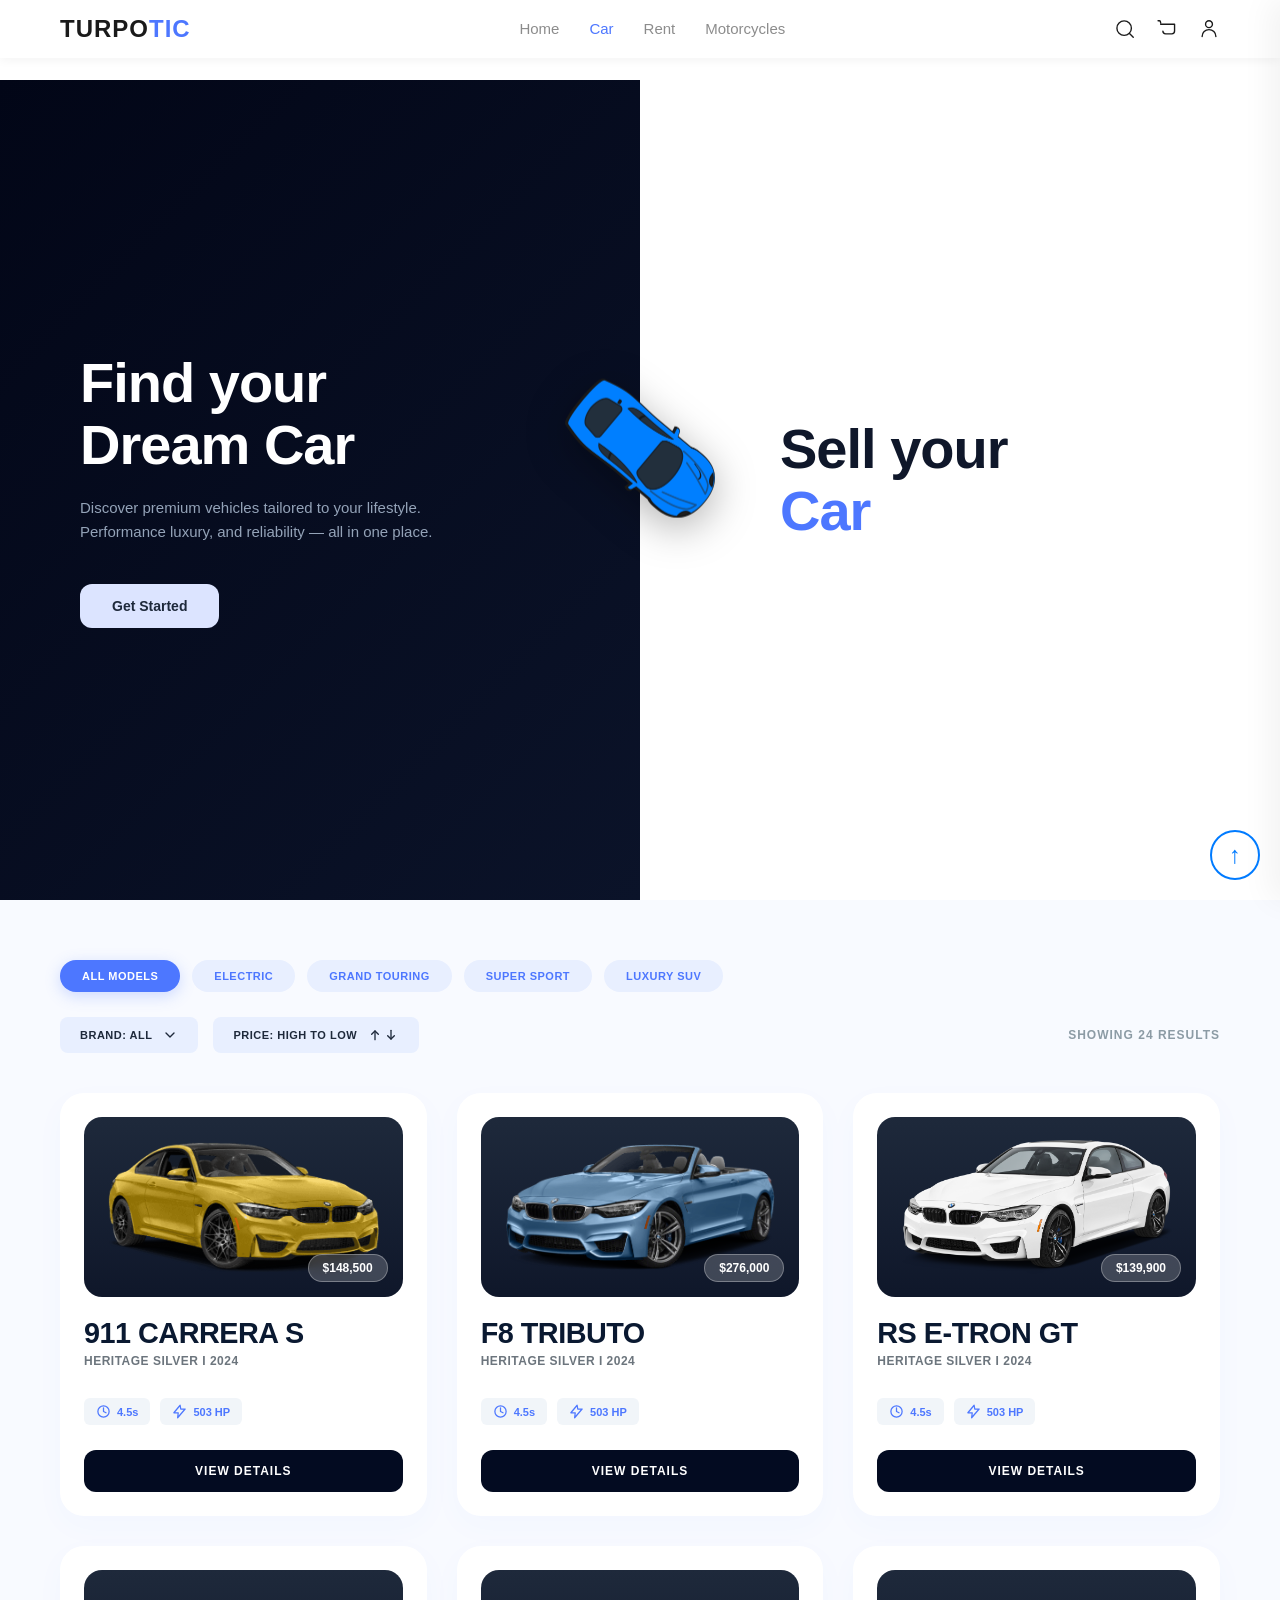
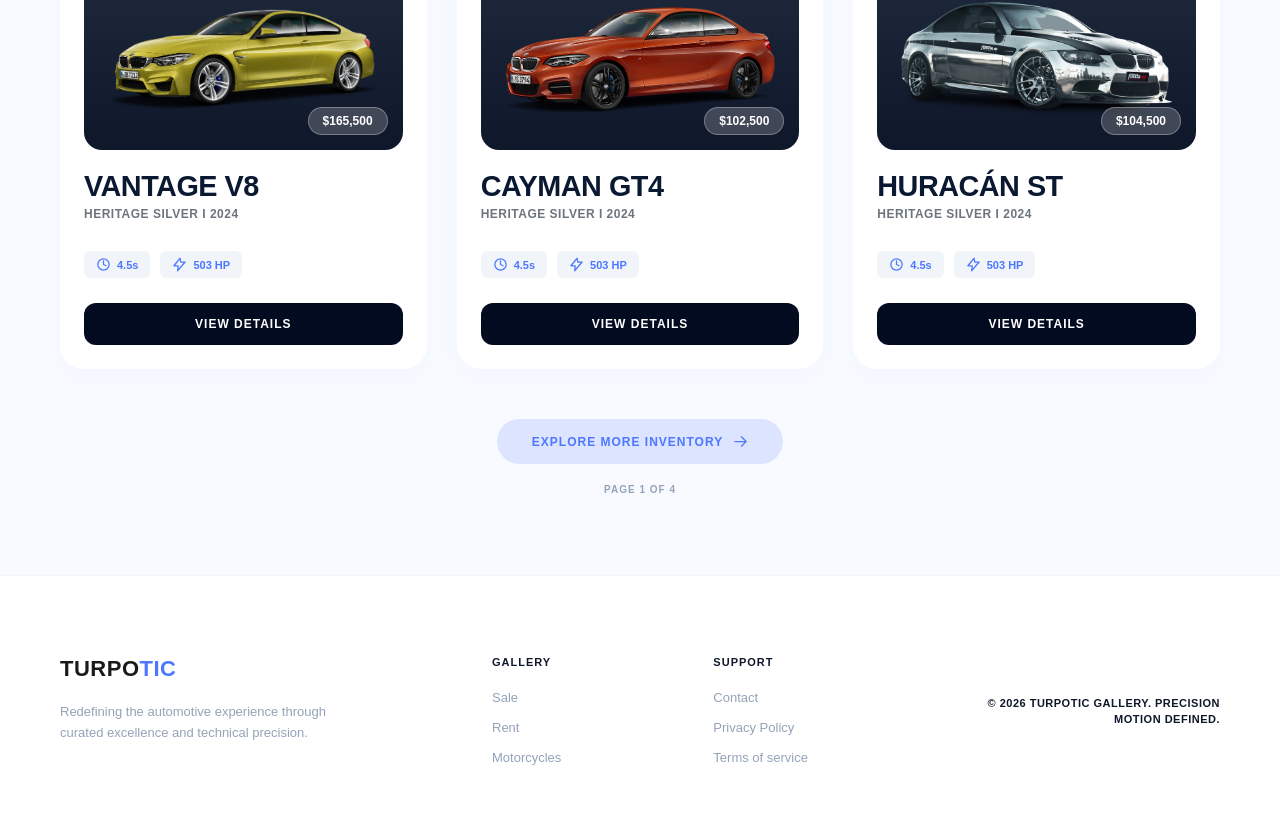
==== car.html @ 3510b77d "turpoticProject" ====
<!DOCTYPE html>
<html>

<head>
  <meta charset="UTF-8">
  <meta name="viewport" content="width=device-width, initial-scale=1">
   <title>Car - TURPOTIC</title>
 <link rel="stylesheet" href="css/style.css">
</head>

<body>
  <div class="container">
    <nav class="navbar">
    <div class="nav-container">
        <a href="#" class="logo">TURPO<span>TIC</span></a>

        <ul class="nav-links">
            <li><a href="index.html" >Home</a></li>
            <li><a href="car.html" class="active">Car</a></li>
            <li><a href="rent.html">Rent</a></li>
            <li><a href="motorcycles.html">Motorcycles</a></li>
        </ul>
<div class="menu-toggle" id="menuToggle">
    <span></span>
    <span></span>
    <span></span>
</div>
      <div class="nav-icons">
 <div class="search-wrapper">
     <a href="#" class="icon-btn" id="search-trigger">
         <svg xmlns="http://www.w3.org/2000/svg" fill="none" viewBox="0 0 24 24" stroke-width="1.5" stroke="currentColor">
             <path stroke-linecap="round" stroke-linejoin="round" d="m21 21-4.35-4.35m0 0 A7.5 7.5 0 1 0 5.5 5.5 a7.5 7.5 0 0 0 11.15 11.15Z" />
         </svg>
     </a>
     
     <div class="search-dropdown" id="search-dropdown">
         <input type="text" placeholder="Search for cars, brands..." class="search-input">
         <button class="search-submit-btn">
             <svg xmlns="http://www.w3.org/2000/svg" fill="none" viewBox="0 0 24 24" stroke-width="2" stroke="currentColor" width="18" height="18">
                 <path stroke-linecap="round" stroke-linejoin="round" d="M13.5 4.5L21 12m0 0l-7.5 7.5M21 12H3" />
             </svg>
         </button>
     </div>
 </div>
    
    <a href="#" id="cartTrigger"  class="icon-btn">
        <svg xmlns="http://www.w3.org/2000/svg"
        fill="none"
        viewBox="0 0 24 24"
        stroke-width="1.5"
        stroke="currentColor">

            <path stroke-linecap="round"
            stroke-linejoin="round"
            d="M2.25 3h1.386
            c.51 0 .955.343 1.087.836
            l.383 1.437M7.5 14.25
            a3 3 0 0 0 3 3h6.75
            a3 3 0 0 0 3-3V6.75
            H5.106"/>
        </svg>
    </a>
    
    <div class="profile-wrapper">
        <a href="#" class="icon-btn" id="profileTrigger">
            <svg xmlns="http://www.w3.org/2000/svg" fill="none" viewBox="0 0 24 24" stroke-width="1.5" stroke="currentColor">
                <path stroke-linecap="round" stroke-linejoin="round" d="M15.75 6.75a3.75 3.75 0 1 1-7.5 0 3.75 3.75 0 0 1 7.5 0ZM4.5 20.118a7.5 7.5 0 0 1 15 0" />
            </svg>
        </a>
        
        <div class="profile-dropdown" id="profileDropdown">
            <div class="dropdown-user-info">
                <p class="user-name">Maha Abu Syam</p>
                <p class="user-role">Premium Member</p>
            </div>
            
            <hr class="dropdown-divider">
            
            <ul class="dropdown-menu-list">
                
                <li>
                    <a href="#">
                        <span class="menu-icon">
                            <svg xmlns="http://www.w3.org/2000/svg" fill="none" viewBox="0 0 24 24" stroke-width="1.8" stroke="currentColor">
                                <path stroke-linecap="round" stroke-linejoin="round" d="M15.75 6.75a3.75 3.75 0 1 1-7.5 0 3.75 3.75 0 0 1 7.5 0ZM4.5 20.118a7.5 7.5 0 0 1 15 0" />
                            </svg>
                        </span>
                        My Profile
                    </a>
                </li>
                
                <li>
                    <a href="#">
                        <span class="menu-icon">
                            <svg xmlns="http://www.w3.org/2000/svg" fill="none" viewBox="0 0 24 24" stroke-width="1.8" stroke="currentColor">
                                <path stroke-linecap="round" stroke-linejoin="round" d="M9.75 17 3 20.25l1.8-5.4L1.5 10.5l5.55-.15L9.75 5l2.7 5.35 5.55.15-3.3 4.35 1.8 5.4L9.75 17Z" />
                            </svg>
                        </span>
                        My Garage
                    </a>
                </li>
                
                <li>
                    <a href="#">
                        <span class="menu-icon">
                            <svg xmlns="http://www.w3.org/2000/svg" fill="none" viewBox="0 0 24 24" stroke-width="1.8" stroke="currentColor">
                                <path stroke-linecap="round" stroke-linejoin="round" d="M10.5 6h3m-7.364 1.636 2.121-2.122a2 2 0 0 1 2.828 0l.708.708a2 2 0 0 0 2.828 0l.708-.708a2 2 0 0 1 2.828 0l2.122 2.122a2 2 0 0 1 0 2.828l-.708.708a2 2 0 0 0 0 2.828l.708.708a2 2 0 0 1 0 2.828l-2.122 2.122a2 2 0 0 1-2.828 0l-.708-.708a2 2 0 0 0-2.828 0l-.708.708a2 2 0 0 1-2.828 0l-2.121-2.122a2 2 0 0 1 0-2.828l.707-.708a2 2 0 0 0 0-2.828l-.707-.708a2 2 0 0 1 0-2.828Z" />
                                <path stroke-linecap="round" stroke-linejoin="round" d="M12 15.75a3.75 3.75 0 1 0 0-7.5 3.75 3.75 0 0 0 0 7.5Z" />
                            </svg>
                        </span>
                        Settings
                    </a>
                </li>
                
                <hr class="dropdown-divider">
                
                <li>
                    <a href="#" class="logout-link">
                        <span class="menu-icon">
                            <svg xmlns="http://www.w3.org/2000/svg" fill="none" viewBox="0 0 24 24" stroke-width="1.8" stroke="currentColor">
                                <path stroke-linecap="round" stroke-linejoin="round" d="M15.75 9V5.25A2.25 2.25 0 0 0 13.5 3h-6A2.25 2.25 0 0 0 5.25 5.25v13.5A2.25 2.25 0 0 0 7.5 21h6a2.25 2.25 0 0 0 2.25-2.25V15" />
                                <path stroke-linecap="round" stroke-linejoin="round" d="M18 12H9m0 0 3-3m-3 3 3 3" />
                            </svg>
                        </span>
                        Logout
                    </a>
                </li>
                
            </ul>
        </div>
    </div>
    
</div>
    </div>
</nav>
<div class="menu-overlay" id="menuOverlay"></div>

<section class="split-hero-section">
    <div class="split-side left-dark-side">
        <div class="side-content left-content">
            <h1 class="split-title txt-white">Find your <br>Dream Car</h1>
            <p class="split-desc txt-gray">
                Discover premium vehicles tailored to your lifestyle. Performance luxury, and reliability — all in one place.
            </p>
            <a href="#" class="btn-split btn-blue-shadow">Get Started</a>
        </div>
    </div>

    <div class="center-car-wrapper">
        <img src="images/top-car.png" alt="Blue Car Top View" class="floating-car">
    </div>

    <div class="split-side right-light-side">
        <div class="side-content right-content">
            <h2 class="split-title txt-dark">Sell your <br><span>Car</span></h2>
        </div>
    </div>
</section>
<section class="inventory-section">
    <div class="inventory-container">
        
        <div class="filter-wrapper">
            <div class="category-tabs">
                <button class="tab-btn active">ALL MODELS</button>
                <button class="tab-btn">ELECTRIC</button>
                <button class="tab-btn">GRAND TOURING</button>
                <button class="tab-btn">SUPER SPORT</button>
                <button class="tab-btn">LUXURY SUV</button>
            </div>
            
            <div class="filter-controls">
    <div class="dropdown-group">
        
        <div class="custom-dropdown" id="brandDropdown">
            <button class="dropdown-btn">
                <span class="btn-text">BRAND: ALL</span>
                <svg width="16" height="16" viewBox="0 0 24 24" fill="none" xmlns="http://www.w3.org/2000/svg">
                    <path d="M6 9L12 15L18 9" stroke="currentColor" stroke-width="2" stroke-linecap="round" stroke-linejoin="round" />
                </svg>
            </button>
            <ul class="dropdown-menu">
                <li data-value="ALL">ALL BRANDS</li>
                <li data-value="PORSCHE">PORSCHE</li>
                <li data-value="BMW">BMW</li>
            </ul>
        </div>

        <div class="custom-dropdown" id="priceDropdown">
            <button class="dropdown-btn">
                <span class="btn-text">PRICE: HIGH TO LOW</span>
                <div class="sort-icons">
                    <svg width="16" height="16" viewBox="0 0 24 24" fill="none" xmlns="http://www.w3.org/2000/svg">
                        <path d="M12 19V6" stroke="currentColor" stroke-width="2" stroke-linecap="round" />
                        <path d="M7 11L12 6L17 11" stroke="currentColor" stroke-width="2" stroke-linecap="round" stroke-linejoin="round" />
                    </svg>
                    <svg width="16" height="16" viewBox="0 0 24 24" fill="none" xmlns="http://www.w3.org/2000/svg">
                        <path d="M12 5V18" stroke="currentColor" stroke-width="2" stroke-linecap="round" />
                        <path d="M7 13L12 18L17 13" stroke="currentColor" stroke-width="2" stroke-linecap="round" stroke-linejoin="round" />
                    </svg>
                </div>
            </button>
            <ul class="dropdown-menu">
                <li data-value="HIGH-LOW">PRICE: HIGH TO LOW</li>
                <li data-value="LOW-HIGH">PRICE: LOW TO HIGH</li>
            </ul>
        </div>

    </div>
    <span class="results-count">SHOWING 24 RESULTS</span>
</div>

        </div>

        <div class="inventory-grid">
            
            <div class="fade-left">
                <div class="car-card" data-category="ELECTRIC" data-brand="BMW">
                <div class="car-img-box">
                    <img src="images/car1.png" alt="911 Carrera S" loading="lazy">
                    <span class="car-price-tag">$148,500</span>
                </div>
                <div class="car-info">
                    <h3 class="car-name">911 CARRERA S</h3>
                    <p class="car-sub">HERITAGE SILVER I 2024</p>
                    <div class="car-specs-tags">
                        <span class="spec-tag">  <svg xmlns="http://www.w3.org/2000/svg"
            fill="none"
            viewBox="0 0 24 24"
            stroke-width="2"
            stroke="currentColor">

                <path stroke-linecap="round"
                stroke-linejoin="round"
                d="M12 6v6l4 2"/>
                <path stroke-linecap="round"
                stroke-linejoin="round"
                d="M21 12a9 9 0 1 1-18 0a9 9 0 0 1 18 0Z"/>
            </svg> 4.5s</span>
                        <span class="spec-tag"> <svg xmlns="http://www.w3.org/2000/svg"
            fill="none"
            viewBox="0 0 24 24"
            stroke-width="2"
            stroke="currentColor">

                <path stroke-linecap="round"
                stroke-linejoin="round"
                d="M13 2L3 14h7l-1 8 12-14h-7l-1-6Z"/>
            </svg> 503 HP</span>
                    </div>
                    <a href="contact.html" class="view-details-btn">VIEW DETAILS</a>
                </div>
            </div>
            </div>

            <div class="zoom" >
                <div class="car-card" data-category="GRAND TOURING" data-brand="BMW">
                <div class="car-img-box">
                    <img src="images/car2.png" alt="F8 Tributo" loading="lazy">
                    <span class="car-price-tag">$276,000</span>
                </div>
                <div class="car-info">
                    <h3 class="car-name">F8 TRIBUTO</h3>
                    <p class="car-sub">HERITAGE SILVER I 2024</p>
                    <div class="car-specs-tags">
                        <span class="spec-tag"> <svg xmlns="http://www.w3.org/2000/svg"
            fill="none"
            viewBox="0 0 24 24"
            stroke-width="2"
            stroke="currentColor">

                <path stroke-linecap="round"
                stroke-linejoin="round"
                d="M12 6v6l4 2"/>
                <path stroke-linecap="round"
                stroke-linejoin="round"
                d="M21 12a9 9 0 1 1-18 0a9 9 0 0 1 18 0Z"/>
            </svg>4.5s</span>
                        <span class="spec-tag"> <svg xmlns="http://www.w3.org/2000/svg"
            fill="none"
            viewBox="0 0 24 24"
            stroke-width="2"
            stroke="currentColor">

                <path stroke-linecap="round"
                stroke-linejoin="round"
                d="M13 2L3 14h7l-1 8 12-14h-7l-1-6Z"/>
            </svg> 503 HP</span>
                    </div>
                    <a href="contact.html" class="view-details-btn">VIEW DETAILS</a>
                </div>
            </div>
            </div>

            <div class="fade-right"><div class="car-card" data-category="ELECTRIC" data-brand="Porsche">
                <div class="car-img-box">
                    <img src="images/car3.png" alt="RS E-Tron GT" loading="lazy">
                    <span class="car-price-tag">$139,900</span>
                </div>
                <div class="car-info">
                    <h3 class="car-name">RS E-TRON GT</h3>
                    <p class="car-sub">HERITAGE SILVER I 2024</p>
                    <div class="car-specs-tags">
                        <span class="spec-tag">  <svg xmlns="http://www.w3.org/2000/svg"
            fill="none"
            viewBox="0 0 24 24"
            stroke-width="2"
            stroke="currentColor">

                <path stroke-linecap="round"
                stroke-linejoin="round"
                d="M12 6v6l4 2"/>
                <path stroke-linecap="round"
                stroke-linejoin="round"
                d="M21 12a9 9 0 1 1-18 0a9 9 0 0 1 18 0Z"/>
            </svg> 4.5s</span>
                        <span class="spec-tag"> <svg xmlns="http://www.w3.org/2000/svg"
            fill="none"
            viewBox="0 0 24 24"
            stroke-width="2"
            stroke="currentColor">

                <path stroke-linecap="round"
                stroke-linejoin="round"
                d="M13 2L3 14h7l-1 8 12-14h-7l-1-6Z"/>
            </svg> 503 HP</span>
                    </div>
                    <a href="contact.html" class="view-details-btn">VIEW DETAILS</a>
                </div>
            </div>
            </div>

            <div class="fade-left"><div class="car-card" data-category="LUXURY SUV" data-brand="Porsche">
                <div class="car-img-box">
                    <img src="images/car4.png" alt="Vantage V8" loading="lazy">
                    <span class="car-price-tag">$165,500</span>
                </div>
                <div class="car-info">
                    <h3 class="car-name">VANTAGE V8</h3>
                    <p class="car-sub">HERITAGE SILVER I 2024</p>
                    <div class="car-specs-tags">
                        <span class="spec-tag"> <svg xmlns="http://www.w3.org/2000/svg"
            fill="none"
            viewBox="0 0 24 24"
            stroke-width="2"
            stroke="currentColor">

                <path stroke-linecap="round"
                stroke-linejoin="round"
                d="M12 6v6l4 2"/>
                <path stroke-linecap="round"
                stroke-linejoin="round"
                d="M21 12a9 9 0 1 1-18 0a9 9 0 0 1 18 0Z"/>
            </svg> 4.5s</span>
                        <span class="spec-tag"> <svg xmlns="http://www.w3.org/2000/svg"
            fill="none"
            viewBox="0 0 24 24"
            stroke-width="2"
            stroke="currentColor">

                <path stroke-linecap="round"
                stroke-linejoin="round"
                d="M13 2L3 14h7l-1 8 12-14h-7l-1-6Z"/>
            </svg> 503 HP</span>
                    </div>
                    <a href="contact.html" class="view-details-btn">VIEW DETAILS</a>
                </div>
            </div>
            </div>

            <div class="zoom"><div class="car-card" data-category="LUXURY SUV" data-brand="Porsche">
                <div class="car-img-box">
                    <img src="images/car5.png" alt="Cayman GT4" loading="lazy">
                    <span class="car-price-tag">$102,500</span>
                </div>
                <div class="car-info">
                    <h3 class="car-name">CAYMAN GT4</h3>
                    <p class="car-sub">HERITAGE SILVER I 2024</p>
                    <div class="car-specs-tags">
                        <span class="spec-tag"> <svg xmlns="http://www.w3.org/2000/svg"
            fill="none"
            viewBox="0 0 24 24"
            stroke-width="2"
            stroke="currentColor">

                <path stroke-linecap="round"
                stroke-linejoin="round"
                d="M12 6v6l4 2"/>
                <path stroke-linecap="round"
                stroke-linejoin="round"
                d="M21 12a9 9 0 1 1-18 0a9 9 0 0 1 18 0Z"/>
            </svg> 4.5s</span>
                        <span class="spec-tag"> <svg xmlns="http://www.w3.org/2000/svg"
            fill="none"
            viewBox="0 0 24 24"
            stroke-width="2"
            stroke="currentColor">

                <path stroke-linecap="round"
                stroke-linejoin="round"
                d="M13 2L3 14h7l-1 8 12-14h-7l-1-6Z"/>
            </svg> 503 HP</span>
                    </div>
                    <a href="contact.html" class="view-details-btn">VIEW DETAILS</a>
                </div>
            </div>
            </div>

            <div class="fade-right"><div class="car-card" data-category="SUPER SPORT" data-brand="Porsche">
                <div class="car-img-box">
                    <img src="images/car6.png" alt="Huracán ST" loading="lazy">
                    <span class="car-price-tag">$104,500</span>
                </div>
                <div class="car-info">
                    <h3 class="car-name">HURACÁN ST</h3>
                    <p class="car-sub">HERITAGE SILVER I 2024</p>
                    <div class="car-specs-tags">
                        <span class="spec-tag"> <svg xmlns="http://www.w3.org/2000/svg"
            fill="none"
            viewBox="0 0 24 24"
            stroke-width="2"
            stroke="currentColor">

                <path stroke-linecap="round"
                stroke-linejoin="round"
                d="M12 6v6l4 2"/>
                <path stroke-linecap="round"
                stroke-linejoin="round"
                d="M21 12a9 9 0 1 1-18 0a9 9 0 0 1 18 0Z"/>
            </svg> 4.5s</span>
                        <span class="spec-tag"> <svg xmlns="http://www.w3.org/2000/svg"
            fill="none"
            viewBox="0 0 24 24"
            stroke-width="2"
            stroke="currentColor">

                <path stroke-linecap="round"
                stroke-linejoin="round"
                d="M13 2L3 14h7l-1 8 12-14h-7l-1-6Z"/>
            </svg> 503 HP</span>
                    </div>
                    <a href="contact.html" class="view-details-btn">VIEW DETAILS</a>
                </div>
            </div>
            </div>

        </div>

        <div class="inventory-footer">
            <a href="#" class="explore-more-btn">EXPLORE MORE INVENTORY  <svg xmlns="http://www.w3.org/2000/svg"
    fill="none"
    viewBox="0 0 24 24"
    stroke-width="2"
    stroke="currentColor">

        <path stroke-linecap="round"
        stroke-linejoin="round"
        d="M13.5 4.5 21 12m0 0-7.5 7.5M21 12H3"/>

    </svg> </a>
            <span class="page-indicator">PAGE 1 OF 4</span>
        </div>

    </div>
</section>


<footer class="main-footer">
    <div class="footer-container">
        
        <div class="footer-column brand-col">
            <a href="#" class="footer-logo">TURPO<span>TIC</span></a>
            <p class="footer-desc">
                Redefining the automotive experience through curated excellence and technical precision.
            </p>
        </div>
        
        <div class="footer-column links-col">
            <h4 class="footer-heading">GALLERY</h4>
            <ul class="footer-links">
                <li><a href="#">Sale</a></li>
                <li><a href="#">Rent</a></li>
                <li><a href="#">Motorcycles</a></li>
            </ul>
        </div>
        
        <div class="footer-column links-col">
            <h4 class="footer-heading">SUPPORT</h4>
            <ul class="footer-links">
                <li><a href="#">Contact</a></li>
                <li><a href="#">Privacy Policy</a></li>
                <li><a href="#">Terms of service</a></li>
            </ul>
        </div>
        
        <div class="footer-column copyright-col">
            <p class="copyright-text">
                &copy; 2026 TURPOTIC GALLERY. PRECISION MOTION DEFINED.
            </p>
        </div>
        
    </div>
</footer>





</div>
<div class="cart-overlay" id="cartOverlay"></div>

<div class="cart-drawer" id="cartDrawer">
    <div class="cart-drawer-header">
        <h3>Your Garage / Cart</h3>
        <button class="close-cart-btn" id="closeCart">
            <svg xmlns="http://www.w3.org/2000/svg" fill="none" viewBox="0 0 24 24" stroke-width="2" stroke="currentColor" width="24" height="24">
                <path stroke-linecap="round" stroke-linejoin="round" d="M6 18L18 6M6 6l12 12" />
            </svg>
        </button>
    </div>

    <div class="cart-drawer-items">
        <p class="empty-cart-msg" style="text-align:center; padding:20px; color:#888;">
    Your garage is empty
</p>
    </div>

    <div class="cart-drawer-footer">
        <div class="cart-total">
            <span>Total Amount:</span>
            <span class="total-price">$249,000</span>
        </div>
        <a href="contact.html">
        <button class="checkout-btn">PROCEED TO CHECKOUT</button>
        </a>
        <button class="view-cart-link">View Full Garage</button>
    </div>
</div>
<button id="scrollToTopBtn" class="scroll-btn">&#8593;</button>

<script src="js/main.js"></script>
</body>
</html>
---- css/style.css ----
.container{
  width: 100%;
}

* {
    margin: 0;
    padding: 0;
    box-sizing: border-box;
    font-family: 'Segoe UI', Tahoma, Geneva, Verdana, sans-serif;
}

.navbar {
    position: fixed;
    top: 0;
    left: 0;
    width: 100%;
    z-index: 1000;
    background-color: #ffffff;
    box-shadow: 0 2px 10px rgba(0, 0, 0, 0.05);
    transition: all 0.4s ease-in-out;
    padding: 15px 0;
}

.navbar.scrolled {
    background-color: rgba(255, 255, 255, 0.85);
    backdrop-filter: blur(10px);
    padding: 10px 0;
    box-shadow: 0 4px 20px rgba(0, 0, 0, 0.08);
}

.nav-container {
    max-width: 1200px;
    margin: 0 auto;
    display: flex;
    justify-content: space-between;
    align-items: center;
    padding: 0 20px;
}

.logo {
    font-size: 24px;
    font-weight: 800;
    text-decoration: none;
    color: #1a1a1a;
    letter-spacing: 1px;
}
.logo span {
    color: #4D77FF;
}

.nav-links {
    display: flex;
    list-style: none;
    gap: 30px;
}

.nav-links a {
    text-decoration: none;
    color: #8c8c8c;
    font-size: 15px;
    font-weight: 500;
    position: relative;
    padding: 5px 0;
    transition: color 0.3s ease;
}
.nav-links a.active, 
.nav-links a:hover {
    color: #4D77FF;
}

.nav-icons {
    display: flex;
    gap: 20px;
    align-items: center;
}

.icon-btn {
    text-decoration: none;
    color: #1a1a1a;
    transition: transform 0.2s ease, color 0.2s ease;
    display: flex;
    align-items: center;
    justify-content: center;
}

.icon-btn svg {
    width: 22px;
    height: 22px;
    stroke: currentColor;
}

.icon-btn:hover {
    color: #4D77FF;
    transform: scale(1.15);
}

/*hero section*/
.hero-section {
    position: relative;
    width: 100%;
    height: 100vh;
    background: linear-gradient(to right, rgba(255, 255, 255, 0.95) 15%, rgba(255, 255, 255, 0.7) 45%, rgba(255, 255, 255, 0) 75%),
url('/images/car-bg.jpg') no-repeat center center;
    background-size: cover;
    display: flex;
    align-items: center;
    overflow: hidden;
    padding: 120px 0;
    animation: fadeUp 2s ease;
}

.hero-container {
    max-width: 1200px;
    width: 100%;
    margin: 0 auto;
    padding: 0 20px;
}

.hero-content {
    max-width: 550px;
    color: #ffffff;
}

.badge-text {
    display: inline-block;
    background-color: rgba(77, 119, 255, 0.2);
    color: #1a1a1a;
    padding: 8px 20px;
    border-radius: 50px;
    font-size: 12px;
    font-weight: 700;
    text-transform: uppercase;
    letter-spacing: 2px;
    margin-bottom: 25px;
}

.hero-title {
    font-size: 64px;
    font-weight: 800;
    line-height: 1.1;
    letter-spacing: 1px;
    color: #1a1a1a;
    margin-bottom: 20px;
    text-transform: uppercase;
}

.hero-title span {
    color: #4D77FF;
}

.hero-description {
    font-size: 16px;
    color: #1a1a1a;
    line-height: 1.6;
    margin-bottom: 40px;
}

.hero-buttons {
    display: flex;
    gap: 20px;
}

.btn {
    display: inline-block;
    padding: 15px 35px;
    font-size: 15px;
    font-weight: 600;
    text-decoration: none;
    border-radius: 12px;
    transition: all 0.3s ease;
    text-align: center;
}

.btn-dark-blue {
    background-color: #030B21;
    color: #ffffff;
    border: 1px solid #101B37;
}

.btn-dark-blue:hover {
    background-color: #4D77FF;
    transform: translateY(-3px);
    box-shadow: 0 10px 20px rgba(77, 119, 255, 0.3);
}

.btn-light-blue {
    background-color: #DCE4FF;
    color: #1A202C;
}

.btn-light-blue:hover {
    background-color: #ffffff;
    transform: translateY(-3px);
    box-shadow: 0 10px 20px rgba(255, 255, 255, 0.1);
}

/*paths-section*/
.paths-section {
    padding: 80px 0;
    background-color: #ffffff;
    animation: fadeDown 2s ease;
}

.paths-container {
    max-width: 1200px;
    margin: 0 auto;
    padding: 0 20px;
}

.section-header {
    margin-bottom: 50px;
}

.section-title {
    font-size: 36px;
    font-weight: 800;
    color: #0F172A;
    letter-spacing: 1px;
    margin-bottom: 8px;
    text-transform: uppercase;
}

.section-subtitle {
    font-size: 14px;
    color: #64748B;
    letter-spacing: 0.5px;
}

.cards-grid {
    display: grid;
    grid-template-columns: repeat(3, 1fr);
    gap: 30px;
}

.path-card {
    position: relative;
    display: block;
    width: 100%;
    border-radius: 4px;
    overflow: hidden;
    height: 420px;
    cursor: pointer;
    box-shadow: 0 10px 30px rgba(0, 0, 0, 0.05);

    transition: all 3s ease;
}

.card-image-wrapper {
    width: 100%;
    height: 100%;
    position: absolute;
    top: 0;
left: 0;
 z-index: 1;
    overflow: hidden;
}

.card-image-wrapper img {
    width: 100%;
    height: 100%;
    object-fit: cover;
    display: block;
    transition: transform 0.6s cubic-bezier(0.25, 1, 0.5, 1);
}

.card-image-wrapper::after {
    content: '';
    position: absolute;
    bottom: 0;
    left: 0;
    width: 100%;
    height: 50%;

    background: linear-gradient(
    to top,
    rgba(0, 0, 0, 0.85) 0%,
    rgba(0, 0, 0, 0.3) 50%,
    rgba(0, 0, 0, 0) 100%
    );

    z-index: 2;
}

.card-content {
    position: absolute;
    bottom: 0;
    left: 0;

    width: 100%;

    padding: 30px;

    z-index: 3;
    color: #ffffff;
}

.card-title {
    font-size: 28px;
    font-weight: 700;
    margin-bottom: 5px;
}

.card-text {
    font-size: 13px;
    color: #ffffff;
    margin-bottom: 15px;
    opacity: 0.9;
}

.card-arrow {
    display: inline-block;
    font-size: 16px;
    transition: transform 0.3s ease;
}
.card-arrow svg {
    width: 22px;
    height: 22px;
}
.cards-grid:hover .path-card:not(:hover) {
    flex: 0.9;
    filter: brightness(0.45);
    transform: scale(0.97);
}


.path-card:hover {
    flex: 1.5;
filter: brightness(1);
transform: translateY(-8px) scale(1.02);
z-index: 2;
}

.path-card::before {
    content: "";
    position: absolute;
    inset: 0;
    background: linear-gradient(
        to right,
        rgba(0,0,0,0.65),
        rgba(0,0,0,0.15),
        transparent
    );
    opacity: 0;
    transition: opacity 0.5s ease;
    z-index: 1;
}

.path-card:hover::before {
    opacity: 1;
}

.path-card:hover .card-image-wrapper img {
    transform: scale(1.06);
}

.path-card:hover .card-content {
    transform: translateY(-10px);
}


.path-card:hover .card-arrow {
    transform: translateX(6px);
}

/*gallery-section*/
.gallery-section {
    padding: 80px 0;
    background-color: #ffffff;
    animation: fadeUp 2s ease;
}

.gallery-container {
    max-width: 1200px;
    margin: 0 auto;
    padding: 0 20px;
}

.gallery-header {
    margin-bottom: 40px;
}

.gallery-main-title {
    font-size: 36px;
    font-weight: 800;
    color: #0F172A;
    letter-spacing: -0.5px;
}

.gallery-grid {
    display: grid;
    grid-template-columns: 1.6fr 1fr;
    gap: 30px;
}

.featured-card-large {
    position: relative;
    border-radius: 24px;
    overflow: hidden;
    height: 480px;
    background-color: #000;
    cursor: pointer;
}
.featured-card-large:hover {
    transform: translateY(-8px);
    
    box-shadow:
        0 20px 60px rgba(38, 99, 255, 0.12),
        0 0 40px rgba(38, 99, 255, 0.08);
}

.card-img-container {
    width: 100%;
    height: 100%;
    position: relative;
    overflow: hidden;
}

.card-img-container img {
    width: 100%;
    height: 100%;
    object-fit: cover;
    opacity: 0.85;
    transition: all 3s ease;
}

.card-img-container::after {
    content: '';
    position: absolute;
    inset: 0;
    background: linear-gradient(to top, rgba(0, 0, 0, 0.9) 0%, rgba(0, 0, 0, 0.2) 40%, rgba(0, 0, 0, 0) 100%);
}
.featured-card-large:hover .card-img-container img {
    transform: scale(1.08) translateY(-10px);
    filter: brightness(1.05);
}

.tag-new {
    position: absolute;
    top: 25px;
    right: 25px;
    background: rgba(255, 255, 255, 0.1);
    backdrop-filter: blur(5px);
    border: 1px solid rgba(255, 255, 255, 0.3);
    color: #ffffff;
    padding: 6px 14px;
    border-radius: 50px;
    font-size: 10px;
    font-weight: 600;
    letter-spacing: 1px;
    z-index: 2;
    transition: all 3s ease;
}
.featured-card-large:hover .tag-new {
    background: #2f6bff;
    
    box-shadow:
        0 0 15px rgba(47, 107, 255, 0.55),
        0 0 30px rgba(47, 107, 255, 0.25);
    
    transform: translateY(-2px);
}

.featured-large-content {
    position: absolute;
    bottom: 0;
    left: 0;
    width: 100%;
    padding: 35px;
    color: #ffffff;
    z-index: 2;
}
.featured-card-large:hover .featured-large-content {
    transform: translateY(-6px);
}

.item-name {
    font-size: 28px;
    font-weight: 700;
    margin-bottom: 15px;
}

.item-specs {
    display: flex;
    align-items: center;
    gap: 20px;
    font-size: 12px;
    color: #94A3B8;
    font-weight: 600;
    letter-spacing: 0.5px;
}
.item-specs svg {
    width: 16px;
    height: 16px;
    margin-right: 5px;
    vertical-align: middle;
    color: #94A3B8;
}

.item-price {
    margin-left: auto;
    font-size: 22px;
    color: #ffffff;
    font-weight: 700;
}

.gallery-right-side {
    display: flex;
    flex-direction: column;
    gap: 25px;
}

.gallery-card-small {
    background-color: #E8EFFF;
    border-radius: 24px;
    padding: 25px;
    height: 270px;
    display: flex;
    flex-direction: column;
    justify-content: space-between;
    cursor: pointer;
    transition:
        transform 0.45s ease,
        box-shadow 0.45s ease;
}

.link-card {
    justify-content: center;
    height: 180px;
}

.small-card-img {
    width: 100%;
    height: 120px;
    display: flex;
    justify-content: center;
    align-items: center;
    background: #fff;
    padding: 10px;
    margin: 10px;
    border-radius: 20px;
}

.small-card-img img {
    max-height: 100%;
    max-width: 100%;
    object-fit: contain;
    transition: transform 0.4s cubic-bezier(0.16, 1, 0.3, 1);
}

.small-card-content {
    color: #1E293B;
    width: 100%;
    padding: 10px;
margin: 10px;
}

.small-item-title {
    font-size: 16px;
    font-weight: 700;
    text-transform: uppercase;
    margin-bottom: 4px;
    letter-spacing: 0.5px;
}

.small-item-desc {
    font-size: 13px;
    color: #64748B;
    margin-bottom: 12px;
}

.small-item-price {
    font-size: 18px;
    font-weight: 700;
    color: #4D77FF;
    transition: all 3s ease;
}

.view-collection-link {
    font-size: 11px;
    font-weight: 700;
    color: #1E293B;
    text-decoration: none;
    letter-spacing: 1px;
    display: inline-flex;
    align-items: center;
    gap: 6px;
    margin-top: 5px;
}

.view-collection-link .arrow-icon {
    font-size: 10px;
    transition: transform 0.3s ease;
}

.gallery-card-small:hover {
    transform: translateY(-10px);
    box-shadow:
        0 18px 35px rgba(0, 0, 0, 0.12),
        0 10px 18px rgba(0, 0, 0, 0.08);
}

.gallery-card-small:hover .small-card-img img {
    transform: scale(1.04) translateY(-2px);
}
.gallery-card-small:hover .small-item-price {
    transform: translateY(-3px);
    color: #2f6bff;
    
    text-shadow:
        0 0 8px rgba(47, 107, 255, 0.55),
        0 0 18px rgba(47, 107, 255, 0.35);
}

.gallery-card-small:hover .view-collection-link .arrow-icon{
    transform: translateX(4px);
}
/*footer*/
.main-footer {
    background-color: #ffffff;
    padding: 80px 0 60px 0;
    border-top: 1px solid #F1F5F9;
}

.footer-container {
    max-width: 1200px;
    margin: 0 auto;
    padding: 0 20px;
    display: flex;
    justify-content: space-between;
    align-items: flex-start;
    gap: 40px;
}

.footer-column {
    display: flex;
    flex-direction: column;
}

.brand-col {
    max-width: 280px;
}

.footer-logo {
    font-size: 22px;
    font-weight: 800;
    text-decoration: none;
    color: #1a1a1a;
    letter-spacing: 0.5px;
    margin-bottom: 20px;
}

.footer-logo span {
    color: #4D77FF;
}

.footer-desc {
    font-size: 13px;
    color: #94A3B8;
    line-height: 1.6;
}

.footer-heading {
    font-size: 11px;
    font-weight: 700;
    color: #0F172A;
    letter-spacing: 1px;
    margin-bottom: 20px;
    text-transform: uppercase;
}

.footer-links {
    list-style: none;
    padding: 0;
    margin: 0;
    display: flex;
    flex-direction: column;
    gap: 12px;
}

.footer-links a {
    text-decoration: none;
    color: #94A3B8;
    font-size: 13px;
    font-weight: 500;
    display: inline-block;
    transition: color 0.3s cubic-bezier(0.25, 1, 0.5, 1), 
                transform 0.3s cubic-bezier(0.25, 1, 0.5, 1);
}

.footer-links a:hover {
    color: #4D77FF;
    transform: translateX(4px);
}

.copyright-col {
    max-width: 260px;
    text-align: right;
    align-self: center;
}

.copyright-text {
    font-size: 11px;
    font-weight: 700;
    color: #0F172A;
    line-height: 1.5;
    text-transform: uppercase;
    letter-spacing: 0.5px;
}
/* car page*/
.split-hero-section {
    position: relative;
    width: 100%;
    height: 100vh;
    display: flex;
    overflow: hidden;
    padding-top: 80px;
    animation: fadeUp 2s ease;
}

.split-side {
    flex: 1;
    width: 50%;
    height: 100%;
    display: flex;
    align-items: center;
    padding: 0 60px;
    box-sizing: border-box;
}

.left-dark-side {
    background: linear-gradient(135deg, #020617 0%, #0b1329 100%);
    justify-content: flex-start;
}

.right-light-side {
    background-color: #ffffff;
    justify-content: flex-end;
}

.side-content {
    max-width: 420px;
    z-index: 5;
}

.left-content {
    margin-left: auto;
    margin-right: 80px;
}

.right-content {
    margin-right: auto;
    margin-left: 80px;
}

.split-title {
    font-size: 56px;
    font-weight: 800;
    line-height: 1.1;
    margin-bottom: 20px;
    letter-spacing: -1px;
}

.txt-white { color: #ffffff; }
.txt-dark { color: #0f172a; }
.txt-dark span { color: #4D77FF; }

.split-desc {
    font-size: 15px;
    line-height: 1.6;
    margin-bottom: 40px;
}

.txt-gray { color: #94A3B8; }

.btn-split {
    display: inline-block;
    padding: 14px 32px;
    background-color: #DCE4FF;
    color: #1e293b;
    text-decoration: none;
    font-size: 14px;
    font-weight: 600;
    border-radius: 12px;
    transition: all 0.3s ease;
}

.btn-split:hover {
    background-color: #ffffff;
    transform: translateY(-3px);
    box-shadow: 0 10px 20px rgba(220, 228, 255, 0.15);
}

.center-car-wrapper {
    position: absolute;
    top: 50%;
    left: 50%;
    transform: translate(-50%, -50%);
    z-index: 10;
    pointer-events: none;
}
.center-car-wrapper img{
    width: 150px;
    height: auto;
    filter: drop-shadow(0px 10px 20px rgba(0, 0, 0, 0.3));
}

.floating-car {
    max-height: 90vh;
    width: auto;
    object-fit: contain;
    filter: drop-shadow(0 25px 35px rgba(0, 0, 0, 0.4));
    animation: floatingCar 4s ease-in-out infinite;
}

@keyframes floatingCar {
    0% {
        transform: rotate(50deg) translateY(0px);
    }
    50% {
        transform: rotate(50deg) translateY(-15px);
        filter: drop-shadow(0 35px 45px rgba(0, 0, 0, 0.5));
    }
    100% {
        transform: rotate(50deg) translateY(0px);
    }
}
.inventory-section {
    padding: 60px 0 80px 0;
    background-color: #f8faff;
}

.inventory-container {
    max-width: 1200px;
    margin: 0 auto;
    padding: 0 20px;
}

.filter-wrapper {
    display: flex;
    flex-direction: column;
    gap: 25px;
    margin-bottom: 40px;
}

.category-tabs {
    display: flex;
    flex-wrap: wrap;
    gap: 12px;
}

.tab-btn {
    padding: 10px 22px;
    font-size: 11px;
    font-weight: 700;
    border-radius: 50px;
    border: none;
    background-color: #E8EFFF;
    color: #4D77FF;
    cursor: pointer;
    transition: all 0.3s ease;
    letter-spacing: 0.5px;
}

.tab-btn.active,
.tab-btn:hover {
    background-color: #4D77FF;
    color: #ffffff;
    box-shadow: 0 4px 15px rgba(77, 119, 255, 0.25);
}

.filter-controls {
    display: flex;
    justify-content: space-between;
    align-items: center;
    flex-wrap: wrap;
    gap: 15px;
}

.dropdown-group {
    display: flex;
    gap: 15px;
}

.dropdown-btn {
    padding: 10px 20px;
    font-size: 11px;
    font-weight: 700;
    background-color: #E8EFFF;
    color: #1E293B;
    border: none;
    border-radius: 8px;
    cursor: pointer;
    display: flex;
    align-items: center;
    gap: 10px;
    letter-spacing: 0.5px;
    transition: background-color 0.2s ease;
}

.dropdown-btn:hover {
    background-color: #DCE4FF;
}

.results-count {
    font-size: 11px;
    font-weight: 700;
    color: #64748B;
    letter-spacing: 1px;
}

.inventory-grid {
    display: grid;
    grid-template-columns: repeat(3, 1fr);
    gap: 30px;
}

.car-card {
    background-color: #ffffff;
    border-radius: 24px;
    padding: 24px;
    box-shadow: 0 10px 30px rgba(77, 119, 255, 0.03);
    display: flex;
    flex-direction: column;
    transition: transform 0.3s cubic-bezier(0.4, 0, 0.2, 1),
box-shadow 0.3s ease,
opacity 0.3s ease;
        opacity: 1;
        transform: scale(1);
}

.car-img-box {
    position: relative;
    width: 100%;
    height: 180px;
    background: linear-gradient(to bottom, #1E293B 0%, #0F172A 100%);
    border-radius: 18px;
    overflow: hidden;
    display: flex;
    justify-content: center;
    align-items: center;
}

.car-img-box img {
    max-width: 85%;
    max-height: 75%;
    object-fit: contain;
    transition: transform 0.4s ease;
}

.car-price-tag {
    position: absolute;
    bottom: 15px;
    right: 15px;
    background-color: rgba(255, 255, 255, 0.2);
    backdrop-filter: blur(8px);
    border: 1px solid rgba(255, 255, 255, 0.3);
    color: #ffffff;
    padding: 6px 14px;
    border-radius: 50px;
    font-size: 12px;
    font-weight: 700;
    transition: all 2s ease;
}

.car-info {
    padding-top: 20px;
    display: flex;
    flex-direction: column;
    flex-grow: 1;
}

.car-name {
    font-size: 20px;
    font-weight: 800;
    color: #0F172A;
    margin-bottom: 4px;
    letter-spacing: -0.5px;
    transition: all 2s ease;
}

.car-sub {
    font-size: 11px;
    font-weight: 700;
    color: #94A3B8;
    margin-bottom: 15px;
    letter-spacing: 0.5px;
}

.car-specs-tags {
    display: flex;
    gap: 10px;
    margin-bottom: 25px;
}

.spec-tag {
    background-color: #F1F5F9;
    color: #4D77FF;
    font-size: 11px;
    font-weight: 600;
    padding: 6px 12px;
    border-radius: 6px;
    display: flex;
    align-items: center;
    gap: 6px;
}
.spec-tag svg{
    width: 15px;
    height: 15px;
}

.view-details-btn {
    display: block;
    width: 100%;
    padding: 14px 0;
    background-color: #030B21;
    color: #ffffff;
    text-align: center;
    text-decoration: none;
    font-size: 12px;
    font-weight: 700;
    border-radius: 12px;
    letter-spacing: 1px;
    margin-top: auto;
    transition: all 0.3s ease;
}

.car-card:hover {
    transform: translateY(-8px);
    box-shadow: 0 20px 40px rgba(77, 119, 255, 0.08);
}

.car-card:hover .car-img-box img {
    transform: scale(1.05) translateY(-3px);
}

.car-card:hover .view-details-btn {
    background-color: #4D77FF;
    box-shadow: 0 6px 20px rgba(77, 119, 255, 0.3);
}
.car-card:hover .car-name {
    color: #0d2566;
}
.car-card:hover .car-price-tag {
  background-color: #031342;
  color: #ffffff;
  transform: scale(1.05);
}

.inventory-footer {
    margin-top: 50px;
    display: flex;
    flex-direction: column;
    align-items: center;
    gap: 20px;
}

.explore-more-btn {
    display: inline-flex;
    align-items: center;
    gap: 10px;
    padding: 15px 35px;
    background-color: #DCE4FF;
    color: #4D77FF;
    font-size: 12px;
    font-weight: 700;
    text-decoration: none;
    border-radius: 50px;
    letter-spacing: 1px;
    transition: all 0.3s ease;
}

.explore-more-btn:hover {
    background-color: #4D77FF;
    color: #ffffff;
    transform: translateY(-2px);
    box-shadow: 0 8px 25px rgba(77, 119, 255, 0.2);
}

.explore-more-btn svg {
    width: 15px;
    height: 15px;
    transition: transform 0.3s ease;
}

.explore-more-btn:hover svg {
    transform: translateX(4px);
}

.page-indicator {
    font-size: 10px;
    font-weight: 700;
    color: #94A3B8;
    letter-spacing: 1px;
}
.custom-dropdown {
    position: relative;
    display: inline-block;
}

.dropdown-menu {
    position: absolute;
    top: 105%;
    left: 0;
    width: 100%;
    min-width: 180px;
    background-color: #ffffff;
    border-radius: 12px;
    box-shadow: 0 10px 25px rgba(0, 0, 0, 0.08);
    list-style: none;
    padding: 8px 0;
    margin: 0;
    z-index: 100;
    opacity: 0;
    visibility: hidden;
    transform: translateY(-10px);
    transition: all 0.3s cubic-bezier(0.25, 1, 0.5, 1);
}

.custom-dropdown.show .dropdown-menu {
    opacity: 1;
    visibility: visible;
    transform: translateY(0);
}

.dropdown-menu li {
    padding: 10px 20px;
    font-size: 12px;
    font-weight: 600;
    color: #4A5568;
    cursor: pointer;
    transition: all 0.2s ease;
}

.dropdown-menu li:hover {
    background-color: #E8EFFF;
    color: #4D77FF;
}

.custom-dropdown.show svg {
    transform: rotate(180deg);
}

.custom-dropdown svg {
    transition: transform 0.3s ease;
}

.sort-icons {
    display: flex;
    align-items: center;
}
/*motorcycle page*/
.center-m-wrapper{
    position: absolute;
top: 50%;
left: 50%;
transform: translate(-50%, 50%);
z-index: 10;
pointer-events: none;
animation: fadeUp 2s ease;
}
.center-m-wrapper img {
    width: 250px;
    height: auto;
    filter: drop-shadow(0px 10px 20px rgba(0, 0, 0, 0.3));
}
.floating-m{
    max-height: 40vh;
    animation: driveOnX 3s ease-in-out infinite; 
}
@keyframes driveOnX {
    0%, 100% { 
        transform: translateX(-15px); 
    }
    50% { 
        transform: translateX(15px); 
    }
}
/*rent page*/
.hero-rent-section .container{
    background: linear-gradient(135deg, #eef3ff 0%, #f8faff 100%);
    position: relative;
    min-height: 90vh;
    display: flex;
    align-items: center;
    justify-content: center;
    padding: 80px 10%;
    z-index: 1;
    animation: fadeUp 2s ease;
}
.skewed-bg {
    position: absolute;
    width: 80%;
    height: 110%;
    background: linear-gradient(135deg, #dbe4ff 0%, #edf2ff 100%);
    transform: rotate(15deg);
    border-radius: 40px;
    z-index: -1;
    pointer-events: none;
}
.hero-image-wrapper {
    flex: 1;
    display: flex;
    justify-content: center;
    align-items: center;
    perspective: 1000px;
    position: relative;
}

.white-card {
    background-color: #ffffff;
    padding: 40px;
    border-radius: 24px;
    box-shadow: 0 25px 50px -12px rgba(0, 0, 0, 0.05);
    display: flex;
    justify-content: center;
    align-items: center;
    position: relative;
    width: 70%;
    max-width: 500px;
    aspect-ratio: 1 / 1;
    z-index: 1;
    transition: all 2s ease;
}

.car-img {
    width: 110%;
    height: auto;
    object-fit: contain;
    filter: drop-shadow(0 30px 20px rgba(0, 0, 0, 0.3));
    opacity: 0;
    transform: translateX(100px) scale(0.9);
    animation: carEntrance 1.4s cubic-bezier(0.16, 1, 0.3, 1) forwards;
    pointer-events: none;
    transition: all 2s ease;
}
.white-card:hover{
    box-shadow: 0 10px 30px rgba(0, 0, 0, 0.05);
}
.white-card:hover .car-img{
    transform: scale(1.5);
  filter: brightness(1.05);
}

@keyframes carEntrance {
    to {
        opacity: 1;
        transform: translateX(0) scale(1);
    }
}

.fleet-section {
    padding: 60px 5%;
    background-color: #f8faff;
    direction: ltr;
}

.fleet-container {
    max-width: 1200px;
    margin: 0 auto;
}

.fleet-header {
    display: flex;
    justify-content: space-between;
    align-items: center;
    margin-bottom: 40px;
}

.filter-tabs {
    display: flex;
    gap: 12px;
}


.results-count {
    font-size: 12px;
    font-weight: 700;
    color: #8c9ba5;
    letter-spacing: 1px;
}

.rent-cards-grid {
    display: grid;
    grid-template-columns: repeat(auto-fit, minmax(320px, 1fr));
    gap: 30px;
}

.rent-card {
    background-color: #ffffff;
    border-radius: 24px;
    overflow: hidden;
    box-shadow: 0 10px 30px rgba(0, 0, 0, 0.02);
    transition: transform 0.4s cubic-bezier(0.16, 1, 0.3, 1),
                box-shadow 0.4s cubic-bezier(0.16, 1, 0.3, 1);
    position: relative;
}

.rent-card:hover {
    transform: translateY(-10px);
    box-shadow: 0 0 40px rgba(67, 112, 255, 0.5);
    
}

.card-image-rent-wrapper {
    background: #000000;
    height: 220px;
    display: flex;
    justify-content: center;
    align-items: center;
    overflow: hidden;
    position: relative;
}

.car-thumbnail {
    width: 90%;
    height: auto;
    object-fit: contain;
    transition: transform 0.5s ease;
}

.rent-card:hover .car-thumbnail {
    transform: scale(1.06);
}

.card-content-rent {
    padding: 24px;
    background-color: #f1f4fc;
}

.card-header-info {
    display: flex;
    justify-content: space-between;
    align-items: flex-start;
}

.car-name {
    font-size: 22px;
    font-weight: 800;
    color: #0b1528;
    margin-bottom: 4px;
}

.car-subtitle {
    font-size: 11px;
    font-weight: 700;
    color: #8fa0ba;
    letter-spacing: 0.5px;
}

.price-tag {
    text-align: right;
}

.price-amount {
    font-size: 24px;
    font-weight: 800;
    color: #4370ff;
    display: block;
}

.price-period {
    font-size: 9px;
    font-weight: 700;
    color: #8fa0ba;
}

.divider {
    border: none;
    border-top: 1px solid #e2e8f5;
    margin: 20px 0;
}

.car-specs {
    display: flex;
    justify-content: space-between;
    margin-bottom: 20px;
}

.spec-item {
    display: flex;
    flex-direction: column;
}

.spec-label {
    font-size: 10px;
    font-weight: 700;
    color: #8fa0ba;
    margin-bottom: 6px;
}

.spec-value {
    font-size: 15px;
    font-weight: 800;
    color: #1a253c;
}

.spec-value small {
    font-size: 11px;
    color: #8fa0ba;
    font-weight: 500;
}

.duration-selector {
    margin-bottom: 24px;
}

.duration-label {
    font-size: 10px;
    font-weight: 700;
    color: #8fa0ba;
    display: block;
    margin-bottom: 10px;
}

.duration-options {
    display: flex;
    background-color: #ffffff;
    padding: 4px;
    border-radius: 12px;
    justify-content: space-between;
}

.duration-btn {
    flex: 1;
    padding: 8px 0;
    border: none;
    background: transparent;
    font-size: 12px;
    font-weight: 600;
    color: #5c6b8c;
    border-radius: 8px;
    cursor: pointer;
    transition: all 0.2s ease;
}

.duration-btn.active,
.duration-btn:hover {
    background-color: #f1f4fc;
    color: #0b1528;
    font-weight: 700;
}

.rent-now-btn {
    width: 100%;
    padding: 16px;
    background-color: #050b14;
    color: #ffffff;
    border: none;
    border-radius: 14px;
    font-size: 13px;
    font-weight: 700;
    letter-spacing: 1px;
    cursor: pointer;
    transition: all 0.3s ease;
}

.rent-now-btn:hover {
    background-color: #4370ff;
    box-shadow: 0 10px 20px rgba(67, 112, 255, 0.2);
    transform: translateY(-2px);
}
.features-section {
    padding: 100px 8%;
    background-color: #edf2ff;
    direction: ltr;
    overflow: hidden;
}

.features-container {
    max-width: 1200px;
    margin: 0 auto;
    display: flex;
    justify-content: space-between;
    align-items: center;
    gap: 60px;
}

.features-content {
    flex: 1;
    max-width: 500px;
}

.features-main-title {
    font-size: 40px;
    font-weight: 800;
    color: #0b1528;
    line-height: 1.2;
    margin-bottom: 25px;
    letter-spacing: -0.5px;
}

.features-main-desc {
    font-size: 16px;
    color: #5c6b8c;
    line-height: 1.7;
    margin-bottom: 30px;
}

.features-link {
    font-size: 13px;
    font-weight: 700;
    color: #0b1528;
    text-decoration: none;
    letter-spacing: 1px;
    padding-bottom: 4px;
    transition: all 0.3s ease;
}

.features-link:hover {
    color: #4370ff;
    border-color: #4370ff;
    padding-right: 5px;
}

.features-cards {
    display: flex;
    gap: 25px;
    flex: 1;
    justify-content: flex-start;
}

.feature-card {
    background-color: #ffffff;
    padding: 35px 30px;
    border-radius: 20px;
    width: 240px;
    box-shadow: 0 10px 35px rgba(11, 21, 40, 0.03);
    transition: all 0.4s ease;
}

.feature-card:hover {
    transform: translateY(-8px);
    box-shadow: 0 20px 40px #4370ff;
}

.feature-icon-wrapper {
    width: 50px;
    height: 50px;
    background-color: #edf2ff;
    border-radius: 12px;
    display: flex;
    justify-content: center;
    align-items: center;
    margin-bottom: 25px;
    transition: background-color 0.3s ease;
}

.feature-icon {
    width: 24px;
    height: 24px;
    color: #4370ff;
}

.feature-card:hover .feature-icon-wrapper {
    background-color: #4370ff;
}

.feature-card:hover .feature-icon {
    color: #ffffff;
}

.feature-card-title {
    font-size: 18px;
    font-weight: 700;
    color: #0b1528;
    margin-bottom: 12px;
}

.feature-card-desc {
    font-size: 13px;
    color: #636e85;
    line-height: 1.6;
}

.animate-on-scroll {
    opacity: 0;
    transform: translateY(40px);
    transition: opacity 0.8s cubic-bezier(0.16, 1, 0.3, 1), 
                transform 0.8s cubic-bezier(0.16, 1, 0.3, 1);
}

.animate-on-scroll.appear {
    opacity: 1;
    transform: translateY(0);
}
/*contact page*/

.checkout-section {
    width: 50%;
    padding: 60px 20px;
    display: flex;
    justify-content: center;
    animation: fadeUp 2s ease;
}

.container-cont {
    margin: 20px auto;
    width: 100%;
    display: flex;
    justify-content: space-between;
    gap: 50px;
    align-items: center;
}

.subtitle {
    font-size: 0.75rem;
    font-weight: 700;
    letter-spacing: 1.5px;
    color: #6c757d;
    display: block;
    margin-bottom: 8px;
}

.main-title {
    font-size: 2.5rem;
    font-weight: 800;
    color: #0a1931;
    margin-bottom: 30px;
    letter-spacing: -0.5px;
}

.form-card {
    background-color: #f3f6fc;
    border-radius: 24px;
    padding: 35px;
}

.secure-badge {
    display: flex;
    align-items: flex-start;
    gap: 20px;
    border-radius: 16px;
    padding: 18px 24px;
    margin-bottom: 30px;
}

.badge-icon {
    background-color: #ccddf9;
    color: #2563eb;
    width: 50px;
    height: 50px;
    padding: auto;
    border-radius: 50%;
    display: flex;
    align-items: center;
    justify-content: center;
}

.badge-text-cont h3 {
    font-size: 0.75rem;
    font-weight: bold;
    color: #0a1931;
    margin-bottom: 2px;
}

.badge-text-cont p {
    font-size: 0.rem;
    color: #4b5563;
}

.input-group {
    margin-bottom: 20px;
    display: flex;
    flex-direction: column;
    gap: 8px;
}

.input-group label {
    font-size: 0.75rem;
    font-weight: 700;
    color: #6c757d;
    letter-spacing: 0.5px;
}

.input-group input {
    width: 100%;
    padding: 16px 20px;
    border: 1.5px solid #cbd5e1;
    border-radius: 12px;
    font-family: 'Plus Jakarta Sans', sans-serif;
    font-size: 0.95rem;
    font-weight: 600;
    color: #0b132b;
    background-color: #ffffff;
    transition: all 0.4s cubic-bezier(0.16, 1, 0.3, 1);
}

.input-group input:focus {
    outline: none;
    border-color: #0a1931;
    box-shadow: 0 0 0 4px rgba(10, 25, 49, 0.05);
}

.input-wrapper {
    position: relative;
    display: flex;
    align-items: center;
}

.input-wrapper input {
    padding-right: 50px;
}

.card-brand-icon,
.help-icon {
    position: absolute;
    right: 20px;
    color: #94a3b8;
    font-size: 1.2rem;
    transition: all 0.4s cubic-bezier(0.16, 1, 0.3, 1);
}

.row {
    display: grid;
    grid-template-columns: 1fr 1fr;
    gap: 20px;
}

.btn-pay {
    width: 100%;
    background-color: #0a1931;
    color: #ffffff;
    border: none;
    border-radius: 14px;
    padding: 18px;
    font-family: 'Plus Jakarta Sans', sans-serif;
    font-size: 1rem;
    font-weight: 700;
    letter-spacing: 1px;
    cursor: pointer;
    margin-top: 15px;
    position: relative;
    overflow: hidden;
    display: flex;
    justify-content: center;
    align-items: center;
    transition: all 0.4s cubic-bezier(0.16, 1, 0.3, 1);
}

.btn-pay:hover {
    background-color: #112240;
    transform: translateY(-2px);
    box-shadow: 0 10px 25px rgba(10, 25, 49, 0.15);
}

.btn-pay:active {
    transform: translateY(0);
}

.footer-note {
    text-align: center;
    font-size: 0.7rem;
    font-weight: 600;
    color: #94a3b8;
    margin-top: 25px;
    letter-spacing: 0.5px;
}
.checkout-summary-container{
    width: 40%;
}

.summary-card {
    background-color: #f3f6fc;
    border-radius: 28px;
    padding: 24px;
    box-shadow: 0 20px 40px rgba(0, 0, 0, 0.02);
}

.image-wrapper {
    position: relative;
    border-radius: 20px;
    overflow: hidden;
    background: #000;
    width: 100%;
    height: 300px;
    display: flex;
    align-items: center;
    justify-content: center;
}

.car-image {
    width: 90%;
    height: 90%;
    object-fit: contain;
    opacity: 0.9;
    transition: transform 0.6s cubic-bezier(0.16, 1, 0.3, 1);
}

.summary-card:hover .car-image {
    transform: scale(1.05);
}

.tag {
    position: absolute;
    bottom: 20px;
    left: 20px;
    background-color: rgba(255, 255, 255, 0.85);
    backdrop-filter: blur(8px);
    color: #0b132b;
    padding: 6px 14px;
    border-radius: 30px;
    font-size: 0.65rem;
    font-weight: 800;
    letter-spacing: 0.5px;
}

.summary-details {
    padding: 24px 8px 8px 8px;
}

.car-name {
    font-size: 1.8rem;
    font-weight: 800;
    letter-spacing: -0.5px;
    color: #0a1931;
}

.car-sub {
    font-size: 0.75rem;
    font-weight: 700;
    color: #6c757d;
    margin-bottom: 30px;
    letter-spacing: 0.5px;
}

.price-breakdown {
    display: flex;
    flex-direction: column;
    gap: 16px;
}

.price-line {
    display: flex;
    justify-content: space-between;
    font-size: 0.75rem;
    font-weight: 700;
    color: #64748b;
}

.price-val {
    color: #0b132b;
    font-weight: 700;
    font-size: 0.85rem;
}

.price-line.highlight .free {
    color: #2563eb;
    font-weight: 800;
}

.divider {
    border: none;
    border-top: 1.5px solid #e2e8f0;
    margin: 25px 0;
}

.total-section {
    display: flex;
    justify-content: space-between;
    align-items: center;
}

.total-label {
    font-size: 0.7rem;
    font-weight: 800;
    color: #64748b;
    display: block;
    margin-bottom: 4px;
}

.total-price {
    font-size: 2.2rem;
    font-weight: 800;
    color: #0a1931;
    letter-spacing: -1px;
}

.currency-badge {
    background-color: #000000;
    color: #ffffff;
    font-size: 0.7rem;
    font-weight: 700;
    padding: 6px 12px;
    border-radius: 8px;
}

.reveal-left,
.reveal-right {
    opacity: 0;
    transform: translateY(30px);
    animation: fadeInUp 1s cubic-bezier(0.16, 1, 0.3, 1) forwards;
}

.reveal-right {
    animation-delay: 0.15s;
}

@keyframes fadeInUp {
    to {
        opacity: 1;
        transform: translateY(0);
    }
}

.spinner {
    width: 20px;
    height: 20px;
    border: 3px solid rgba(255,255,255,0.3);
    border-radius: 50%;
    border-top-color: #fff;
    animation: spin 0.8s linear infinite;
}

@keyframes spin {
    to {
        transform: rotate(360deg);
    }
}

.hidden {
    display: none;
}







@keyframes fadeInCard {
    from {
        opacity: 0;
        transform: translateY(15px) scale(0.95);
    }
    to {
        opacity: 1;
        transform: translateY(0) scale(1);
    }
}

@keyframes fadeOutCard {
    from {
        opacity: 1;
        transform: translateY(0) scale(1);
    }
    to {
        opacity: 0;
        transform: translateY(15px) scale(0.95);
    }
}

.menu-toggle{
    display: none;
}

@media (max-width:768px){

    .navbar{
        padding: 14px 0;
        background: rgba(255,255,255,0.92);
        backdrop-filter: blur(12px);
    }

    .nav-container{
        padding: 0 18px;
        position: relative;
    }

    .nav-links{
        position: fixed;

        top: 0;
        right: -100%;

        width: 80%;
        height: 100vh;

        background: linear-gradient(
        135deg,
        rgba(15,23,42,0.96) 0%,
        rgba(30,41,59,0.94) 50%,
        rgba(77,119,255,0.28) 100%
        );

        backdrop-filter: blur(18px);

        border-left: 1px solid rgba(255,255,255,0.08);

        display: flex;
        flex-direction: column;

        align-items: flex-start;
        justify-content: flex-start;

        padding-top: 120px;
        padding-left: 35px;

        gap: 30px;

        transition: 0.45s ease;

        box-shadow: -10px 0 40px rgba(0,0,0,0.25);

        z-index: 999;
    }

    .nav-links.active{
        right: 0;
    }

    .nav-links li{
        width: 100%;
        list-style: none;
    }

    .nav-links a{
        font-size: 24px;
        font-weight: 700;

        color: white;

        letter-spacing: 0.5px;

        transition: 0.3s ease;

        text-decoration: none;

        position: relative;
    }

    .nav-links a:hover,
    .nav-links a.active{
        color: #4D77FF;
        padding-left: 8px;
    }

    .menu-toggle{
        display: flex;
        flex-direction: column;
        justify-content: center;

        gap: 5px;

        width: 42px;
        height: 42px;

        cursor: pointer;

        z-index: 1001;

        transition: 0.3s ease;
    }
    .menu-toggle:hover span{
        background: #4D77FF;
    }
    .menu-toggle.active{
        position: fixed;
        top: 30px;
        left: 25px;
    }

    .menu-toggle span{
        width: 100%;
        height: 3px;

        background: #1a1a1a;

        border-radius: 20px;

        transition: 0.35s ease;
    }

    .menu-toggle.active span{
        background: #4D77FF;
    }

    .menu-toggle.active span:nth-child(1){
        transform: rotate(45deg) translateY(11px);
    }

    .menu-toggle.active span:nth-child(2){
        opacity: 0;
    }

    .menu-toggle.active span:nth-child(3){
        transform: rotate(-45deg) translateY(-11px);
    }

    .nav-icons{
        gap: 12px;
        margin-right: 10px;
    }

    .icon-btn{
        color: #1a1a1a;
    }

    .icon-btn svg{
        width: 21px;
        height: 21px;
    }

    .logo{
        font-size: 22px;
    }

    .menu-overlay{
        position: fixed;
        inset: 0;

        background: linear-gradient(
        135deg,
        rgba(0,0,0,0.45),
        rgba(15,23,42,0.55),
        rgba(77,119,255,0.18)
        );

        backdrop-filter: blur(4px);

        opacity: 0;
        visibility: hidden;

        transition: 0.3s ease;

        z-index: 998;
    }

    .menu-overlay.active{
        opacity: 1;
        visibility: visible;
    }
        .hero-section {
        background: linear-gradient(to right, rgba(255, 255, 255, 0.95) 15%, rgba(255, 255, 255, 0.7) 45%, rgba(255, 255, 255, 0) 75%),
url('/images/car-bg.jpg') no-repeat center center;

        background-size: cover;

        text-align: center;

        padding: 120px 0 60px;

        height: auto;
        min-height: 100vh;
    }

    .hero-container {
        padding: 0 22px;
    }

    .hero-content {
        max-width: 100%;
        margin: 0 auto;
    }

    .badge-text {
        font-size: 11px;
        padding: 8px 18px;
        margin-bottom: 22px;
    }

    .hero-title {
        font-size: 42px;
        line-height: 1.15;
        margin-bottom: 18px;
    }

    .hero-description {
        font-size: 15px;
        line-height: 1.8;
        margin-bottom: 35px;
    }

    .hero-buttons {
        flex-direction: column;
        gap: 16px;
    }

    .btn {
        width: 100%;
        padding: 16px 20px;
        font-size: 15px;
        border-radius: 14px;
    }
    .cards-grid {
    grid-template-columns: 1fr;
    gap: 22px;
}

.section-header {
    margin-bottom: 35px;
    text-align: center;
}

.section-title {
    font-size: 28px;
    line-height: 1.2;
}

.section-subtitle {
    font-size: 13px;
}

.path-card {
    height: 360px;
    border-radius: 18px;
}

.card-content {
    padding: 24px;
}

.card-title {
    font-size: 24px;
}

.card-text {
    font-size: 13px;
    line-height: 1.6;
}
 .gallery-grid {
     display: flex;
     flex-direction: column;
     gap: 20px;
 }
 
 .featured-card-large {
     height: 320px;
 }
 
 .featured-large-content {
     padding: 20px;
 }
 
 .item-name {
     font-size: 22px;
     margin-bottom: 10px;
 }
 
 .item-specs {
     flex-wrap: wrap;
     gap: 12px;
     font-size: 11px;
 }
 
 .item-price {
     width: 100%;
     margin-left: 0;
     margin-top: 5px;
     font-size: 20px;
 }
 
 .gallery-right-side {
     display: flex;
     flex-direction: column;
     gap: 20px;
 }
 
 .gallery-card-small {
     height: auto;
     padding: 20px;
 }
 
 .small-card-img {
     height: 100px;
 }
     .footer-container {
        flex-direction: column;
        align-items: center;
        text-align: center;
        gap: 35px;
    }
    .copyright-text{
        text-align: center;
    }
    
    .main-footer {
        padding: 60px 0 40px 0;
    }
    .split-hero-section {
        flex-direction: column;
        height: auto;
        min-height: 100vh;
    }

    .split-side {
        width: 100%;
        height: 50vh;
        justify-content: center;
        text-align: center;
        padding: 40px 20px;
    }

    .left-content, .right-content {
        margin: 0 auto;
        max-width: 100%;
    }

    .split-title {
        font-size: 38px;
    }

    .center-car-wrapper {
        top: 50%;
        left: 50%;
        transform: translate(-50%, 20%) rotate(-40deg);
    }

    .floating-car {
        max-height: 40vh;
        animation: floatingCar2 4s ease-in-out infinite;
    }

    @keyframes floatingCar2 {
        0% ,100%{ 
            transform: translate(-10px ,-10px); }
        50% { transform: translate(10px , 10px); }
        }
    .inventory-grid {
    grid-template-columns: 1fr;
}

.inventory-section {
    padding: 40px 0 60px 0;
}

.car-card {
    padding: 20px;
}
.hero-rent-section .container{
    text-align: center;
    flex-direction: column;
}
 .skewed-bg {
    width: 85%;
    height: 120%;
    transform: rotate(10deg);
    right: 15px;
    border-radius: 24px;
}
.hero-image-wrapper {
    width: 100%;
    margin: 50px;
}

.white-card {
    max-width: 320px;
    padding: 20px;
}
.fleet-header{
    flex-direction: column;
    gap: 20px;
    align-items: flex-start;
}
.filter-tabs{
    width: 100%;
    overflow-x: auto;
    padding-bottom: 5px;
}
    .features-container {
        flex-direction: column-reverse;
        text-align: center;
        gap: 40px;
    }
    
    .features-content {
        max-width: 100%;
    }
    
    .features-cards {
        justify-content: center;
        width: 100%;
        flex-wrap: wrap;
    }
    
    .feature-card {
        width: 100%;
        max-width: 280px;
        text-align: left;
    }
    .container-cont{
        flex-direction: column;
    }
    .checkout-section{
        width: 90%;
        margin: 0 auto;
    }
    .checkout-summary-container{
        width: 90%;
        margin: 0 auto;
    }
    .checkout-form-container span , .checkout-form-container h1 {
        text-align: center;
    }
      .row {
      grid-template-columns: 1fr;
  }
  
  .main-title {
      font-size: 2rem;
  }
  
  .total-price {
      font-size: 1.8rem;
  }
  .center-m-wrapper {
    transform: translate(-50%, 30%);
  }
  .rent-card{
      width: 80%;
      margin: 0 auto;
  }
}
/*animation*/
.fade-left.show {
    animation: fadeLeft 2s ease forwards;
}
.fade-right.show {
    animation: fadeRight 2s ease;
}

.zoom.show {
    animation:  Zoom 2s ease;
}
@keyframes fadeUp {
    from {
        opacity: 0;
        transform: translateY(30px);
    }
    to {
        opacity: 1;
        transform: translateY(0);
    }
}

@keyframes fadeDown {
    from {
        opacity: 0;
        transform: translateY(-30px);
    }
    to {
        opacity: 1;
        transform: translateY(0);
    }
}
@keyframes Zoom{
    from {
        opacity: 0;
transform: scale(0.5);
    }
    to {
        opacity: 1;
transform: scale(1);
    }
}
@keyframes fadeLeft{
     from {
        opacity: 0;
        transform: translateX(-100px);
    }
    to {
        opacity: 1;
        transform: translateX(0);
    }
}
@keyframes fadeRight {
    from {
        opacity: 0;
        transform: translateX(100px);
    }
    
    to {
        opacity: 1;
        transform: translateX(0);
    }
}
/*icons navbar*/
.search-wrapper {
    position: relative;
    display: inline-block;
}
.search-dropdown {
    position: absolute;
    top: 100%;
    right: 0;
    margin-top: 10px;
    width: 300px;
    background-color: #ffffff;
    border-radius: 12px;
    padding: 8px 12px;
    box-shadow: 0 10px 25px rgba(0, 0, 0, 0.1);
    display: flex;
    align-items: center;
    gap: 8px;
    border: 1px solid rgba(0, 0, 0, 0.05);
    opacity: 0;
    visibility: hidden;
    transform: translateY(-10px);
    transition: opacity 0.3s ease,
        transform 0.3s cubic-bezier(0.4, 0, 0.2, 1),
        visibility 0.3s;
    z-index: 100;
}

.search-dropdown.active {
    opacity: 1;
    visibility: visible;
    transform: translateY(0);
}

.search-input {
    width: 100%;
    border: none;
    outline: none;
    font-size: 14px;
    color: #031342;
    padding: 6px;
}

.search-submit-btn {
    background: #031342;
    color: #ffffff;
    border: none;
    border-radius: 8px;
    width: 32px;
    height: 32px;
    display: flex;
    align-items: center;
    justify-content: center;
    cursor: pointer;
    transition: background-color 0.2s ease;
}

.search-submit-btn:hover {
    background-color: #2b6cb0;
}

.cart-overlay {
    position: fixed;
    top: 0;
    left: 0;
    width: 100vw;
    height: 100vh;
    background-color: rgba(3, 19, 66, 0.4);
    backdrop-filter: blur(4px);
    z-index: 999;
    opacity: 0;
    visibility: hidden;
    transition: opacity 0.4s ease, visibility 0.4s;
}

.cart-overlay.active {
    opacity: 1;
    visibility: visible;
}

.cart-drawer {
    position: fixed;
    top: 0;
    right: 0;
    width: 400px;
    max-width: 100%;
    height: 100vh;
    background-color: #ffffff;
    box-shadow: -10px 0 30px rgba(0, 0, 0, 0.05);
    z-index: 1000;
    display: flex;
    flex-direction: column;
    transform: translateX(100%);
    transition: transform 0.45s cubic-bezier(0.25, 1, 0.5, 1);
}

.cart-drawer.active {
    transform: translateX(0);
}

.cart-drawer-header {
    padding: 24px;
    border-bottom: 1px solid rgba(0, 0, 0, 0.06);
    display: flex;
    justify-content: space-between;
    align-items: center;
}

.cart-drawer-header h3 {
    color: #031342;
    font-size: 18px;
    font-weight: 700;
    margin: 0;
}

.close-cart-btn {
    background: none;
    border: none;
    color: #031342;
    cursor: pointer;
    transition: transform 0.3s ease, color 0.3s ease;
}

.close-cart-btn:hover {
    color: #2b6cb0;
    transform: rotate(90deg);
}

.cart-drawer-items {
    flex: 1;
    overflow-y: auto;
    padding: 24px;
}

.cart-item {
    display: flex;
    align-items: center;
    gap: 16px;
    padding-bottom: 20px;
    margin-bottom: 20px;
    border-bottom: 1px dashed rgba(0, 0, 0, 0.08);
    position: relative;
}

.cart-item-img {
    width: 80px;
    height: 60px;
    border-radius: 8px;
    overflow: hidden;
    background: #f7f9fc;
}

.cart-item-img img {
    width: 100%;
    height: 100%;
    object-fit: cover;
}

.cart-item-details h4 {
    font-size: 14px;
    color: #031342;
    margin: 0 0 4px 0;
    font-weight: 600;
}

.cart-item-spec {
    font-size: 11px;
    color: #718096;
    margin: 0 0 6px 0;
}

.cart-item-price {
    font-size: 14px;
    color: #2b6cb0;
    font-weight: 700;
}

.remove-item-btn {
    position: absolute;
    right: 0;
    top: 12px;
    background: none;
    border: none;
    color: #a0aec0;
    cursor: pointer;
    transition: color 0.2s ease;
}

.remove-item-btn:hover {
    color: #e53e3e;
}

.cart-drawer-footer {
    padding: 24px;
    border-top: 1px solid rgba(0, 0, 0, 0.06);
    background-color: #fcfdfd;
}

.cart-total {
    display: flex;
    justify-content: space-between;
    margin-bottom: 20px;
    font-weight: bold;
}

.cart-total span:first-child {
    color: #718096;
    font-size: 14px;
}

.cart-total .total-price {
    color: #031342;
    font-size: 18px;
    font-weight: 700;
}

.checkout-btn {
    width: 100%;
    background-color: #031342;
    color: #ffffff;
    border: none;
    padding: 14px;
    border-radius: 10px;
    font-weight: 600;
    font-size: 13px;
    letter-spacing: 0.5px;
    cursor: pointer;
    transition: background-color 0.3s ease, transform 0.2s ease;
}

.checkout-btn:hover {
    background-color: #2b6cb0;
    transform: translateY(-2px);
}

.view-cart-link {
    width: 100%;
    background: none;
    border: none;
    color: #718096;
    margin-top: 12px;
    font-size: 13px;
    cursor: pointer;
    text-decoration: underline;
    transition: color 0.2s ease;
}

.view-cart-link:hover {
    color: #031342;
}

.profile-wrapper {
    position: relative;
    display: inline-block;
}

.profile-dropdown {
    position: absolute;
    top: 100%;
    right: 0;
    margin-top: 12px;
    width: 240px;
    background-color: #ffffff;
    border-radius: 14px;
    padding: 16px 0;
    box-shadow: 0 15px 35px rgba(3, 19, 66, 0.1);
    border: 1px solid rgba(0, 0, 0, 0.05);
    opacity: 0;
    visibility: hidden;
    transform: translateY(-12px);
    transition: opacity 0.3s ease,
        transform 0.3s cubic-bezier(0.4, 0, 0.2, 1),
        visibility 0.3s;
    z-index: 1000;
}

.profile-dropdown.active {
    opacity: 1;
    visibility: visible;
    transform: translateY(0);
}

.dropdown-user-info {
    padding: 0 20px 8px 20px;
}

.dropdown-user-info .user-name {
    font-size: 14px;
    font-weight: 700;
    color: #031342;
    margin: 0 0 2px 0;
}

.dropdown-user-info .user-role {
    font-size: 11px;
    color: #2b6cb0;
    font-weight: 600;
    margin: 0;
    text-transform: uppercase;
    letter-spacing: 0.5px;
}

.dropdown-divider {
    border: none;
    border-top: 1px solid rgba(0, 0, 0, 0.06);
    margin: 10px 0;
}

.dropdown-menu-list {
    list-style: none;
    padding: 0;
    margin: 0;
}

.dropdown-menu-list li a {
    display: flex;
    align-items: center;
    padding: 10px 20px;
    color: #4a5568;
    text-decoration: none;
    font-size: 13.5px;
    font-weight: 500;
    transition: background-color 0.2s ease,
        color 0.2s ease;
}

.dropdown-menu-list li a:hover {
    background-color: rgba(43, 108, 176, 0.06);
    color: #2b6cb0;
}

.dropdown-menu-list li a.logout-link:hover {
    background-color: rgba(229, 62, 62, 0.06);
    color: #e53e3e;
}

.menu-icon {
    margin-right: 10px;
    width: 18px;
    height: 18px;
    display: flex;
    align-items: center;
    justify-content: center;
}

.menu-icon svg {
    width: 18px;
    height: 18px;
}

.scroll-btn {
    position: fixed;
    bottom: 20px;
    right: 20px;
    width: 50px;
    height: 50px;
    border-radius: 50%;
    background-color: transparent;
    color: #007bff;
    border: 2px solid #007bff;
    
    font-size: 24px;
    cursor: pointer;
    display: flex;
    align-items: center;
    justify-content: center;
    transition: all 0.3s ease;
    z-index: 1000;
}

.scroll-btn:hover {
    background-color: #007bff;
    color: #ffffff;
}
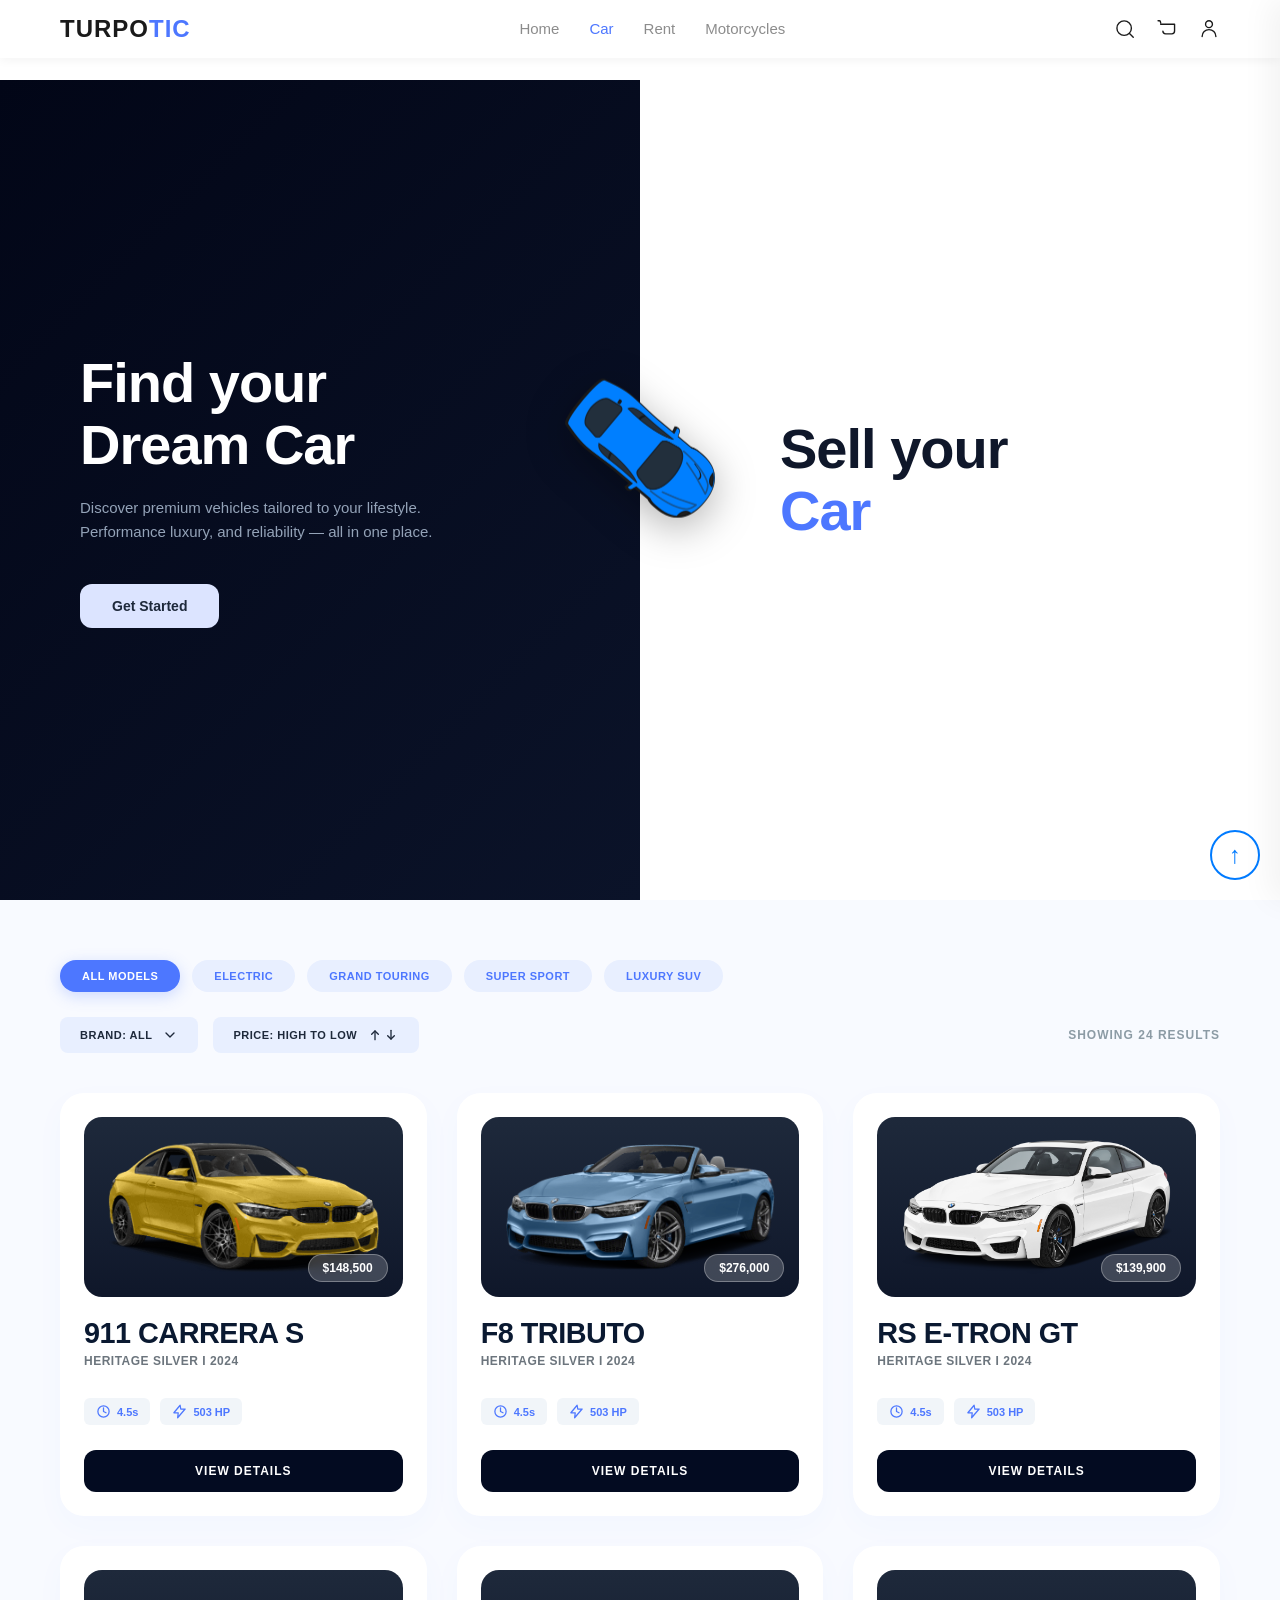
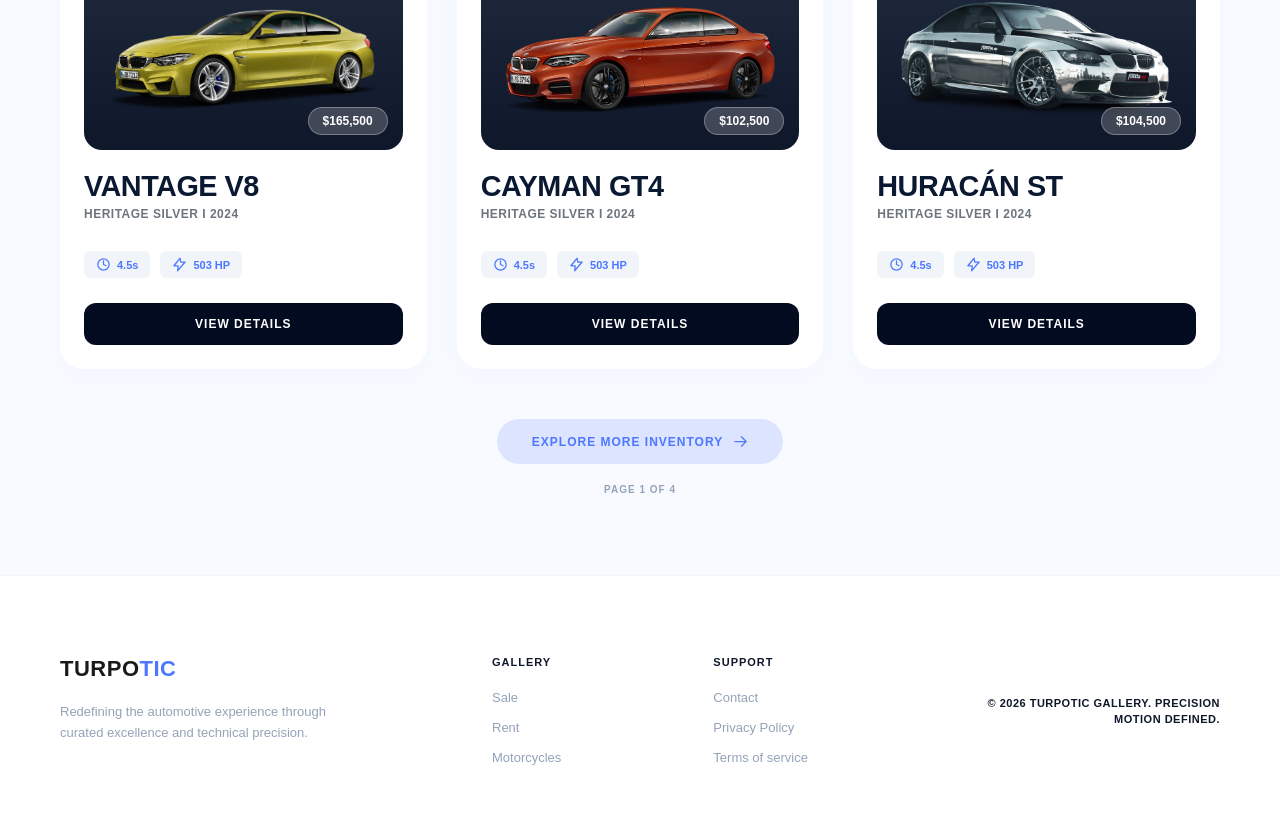
==== commit df9bd7d5: "Update car.html" ====
--- a/car.html
+++ b/car.html
@@ -216,7 +216,7 @@
             <div class="fade-left">
                 <div class="car-card" data-category="ELECTRIC" data-brand="BMW">
                 <div class="car-img-box">
-                    <img src="images/car1.png" alt="911 Carrera S" loading="lazy">
+                    <img src="images/car1.png" alt="911 Carrera S">
                     <span class="car-price-tag">$148,500</span>
                 </div>
                 <div class="car-info">
@@ -255,7 +255,7 @@
             <div class="zoom" >
                 <div class="car-card" data-category="GRAND TOURING" data-brand="BMW">
                 <div class="car-img-box">
-                    <img src="images/car2.png" alt="F8 Tributo" loading="lazy">
+                    <img src="images/car2.png" alt="F8 Tributo" >
                     <span class="car-price-tag">$276,000</span>
                 </div>
                 <div class="car-info">
@@ -293,7 +293,7 @@
 
             <div class="fade-right"><div class="car-card" data-category="ELECTRIC" data-brand="Porsche">
                 <div class="car-img-box">
-                    <img src="images/car3.png" alt="RS E-Tron GT" loading="lazy">
+                    <img src="images/car3.png" alt="RS E-Tron GT" >
                     <span class="car-price-tag">$139,900</span>
                 </div>
                 <div class="car-info">
@@ -331,7 +331,7 @@
 
             <div class="fade-left"><div class="car-card" data-category="LUXURY SUV" data-brand="Porsche">
                 <div class="car-img-box">
-                    <img src="images/car4.png" alt="Vantage V8" loading="lazy">
+                    <img src="images/car4.png" alt="Vantage V8" >
                     <span class="car-price-tag">$165,500</span>
                 </div>
                 <div class="car-info">
@@ -369,7 +369,7 @@
 
             <div class="zoom"><div class="car-card" data-category="LUXURY SUV" data-brand="Porsche">
                 <div class="car-img-box">
-                    <img src="images/car5.png" alt="Cayman GT4" loading="lazy">
+                    <img src="images/car5.png" alt="Cayman GT4" >
                     <span class="car-price-tag">$102,500</span>
                 </div>
                 <div class="car-info">
@@ -407,7 +407,7 @@
 
             <div class="fade-right"><div class="car-card" data-category="SUPER SPORT" data-brand="Porsche">
                 <div class="car-img-box">
-                    <img src="images/car6.png" alt="Huracán ST" loading="lazy">
+                    <img src="images/car6.png" alt="Huracán ST" >
                     <span class="car-price-tag">$104,500</span>
                 </div>
                 <div class="car-info">
@@ -539,4 +539,4 @@
 
 <script src="js/main.js"></script>
 </body>
-</html>+</html>
--- a/css/style.css
+++ b/css/style.css
@@ -100,7 +100,7 @@
     width: 100%;
     height: 100vh;
     background: linear-gradient(to right, rgba(255, 255, 255, 0.95) 15%, rgba(255, 255, 255, 0.7) 45%, rgba(255, 255, 255, 0) 75%),
-url('/images/car-bg.jpg') no-repeat center center;
+url('../images/car-bg.jpg') no-repeat center center;
     background-size: cover;
     display: flex;
     align-items: center;
@@ -1586,7 +1586,8 @@
 /*contact page*/
 
 .checkout-section {
-    width: 50%;
+    width: 90%;
+    margin: 20px auto;
     padding: 60px 20px;
     display: flex;
     justify-content: center;
@@ -1595,7 +1596,7 @@
 
 .container-cont {
     margin: 20px auto;
-    width: 100%;
+    width: 90%;
     display: flex;
     justify-content: space-between;
     gap: 50px;
@@ -2131,7 +2132,7 @@
     }
         .hero-section {
         background: linear-gradient(to right, rgba(255, 255, 255, 0.95) 15%, rgba(255, 255, 255, 0.7) 45%, rgba(255, 255, 255, 0) 75%),
-url('/images/car-bg.jpg') no-repeat center center;
+url('../images/car-bg.jpg') no-repeat center center;
 
         background-size: cover;
 
@@ -2840,10 +2841,10 @@
     align-items: center;
     justify-content: center;
     transition: all 0.3s ease;
-    z-index: 1000;
+    z-index: 10;
 }
 
 .scroll-btn:hover {
     background-color: #007bff;
     color: #ffffff;
-}+}
